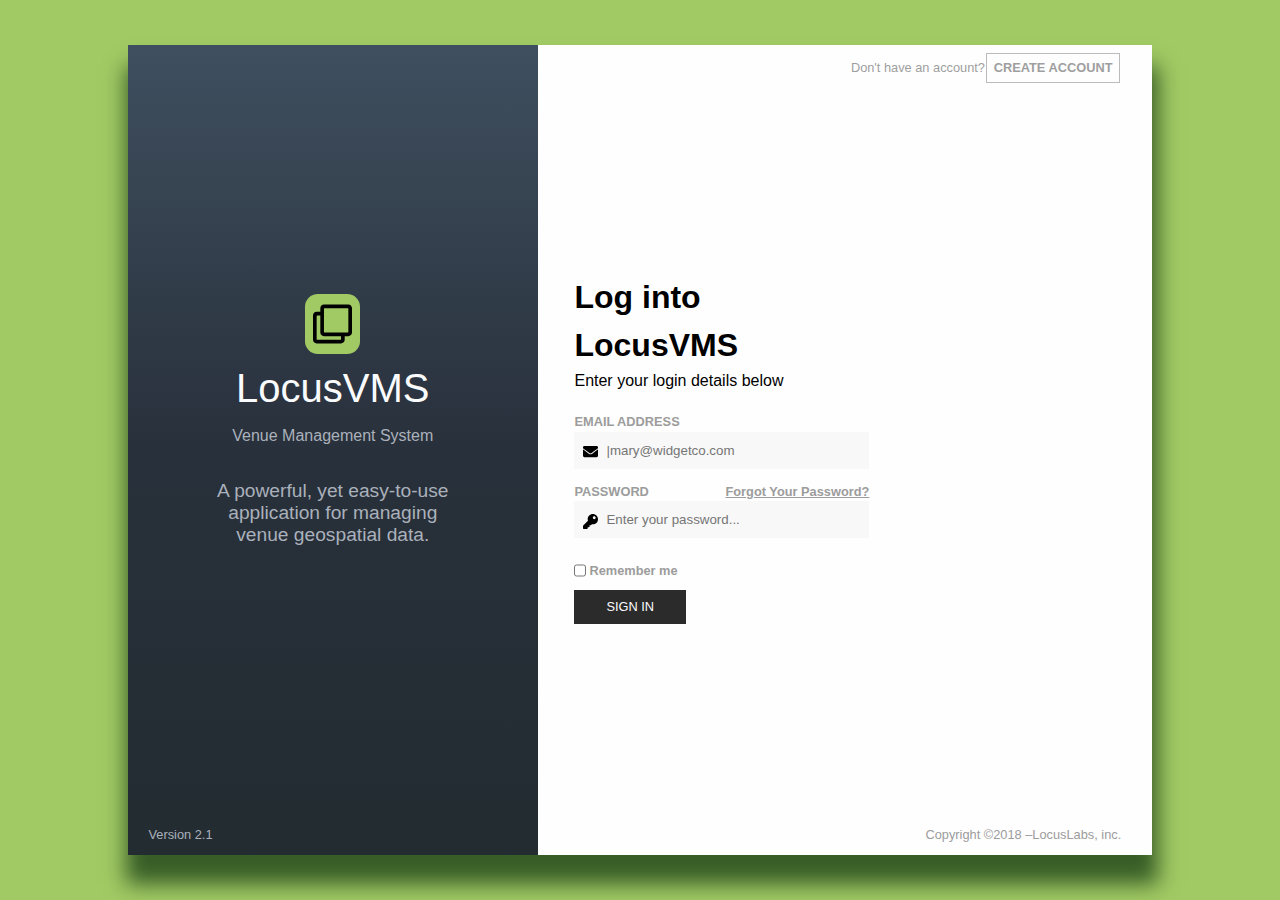
==== index.html @ 8f806a6e "Added files" ====
<!DOCTYPE html>
<html lang="en">
  <head>
    <meta charset="UTF-8" />
    <meta http-equiv="X-UA-Compatible" content="IE=edge" />
    <meta name="viewport" content="width=device-width, initial-scale=1.0" />
    <link rel="stylesheet" href="style.css" />
    <title>Locus</title>
  </head>
  <body>
    <main>
      <section id="left-container">
        <div class="left-container_content">
          <div id="header">
            <img src="/images/clone-regular.svg" alt="Logo" />
            <h1>Locus<span>VMS</span></h1>
            <p>Venue Management System</p>
          </div>

          <div id="content">
            <p>
              A powerful, yet easy-to-use application for managing venue
              geospatial data.
            </p>
          </div>
        </div>
        <footer>
          <p>Version 2.1</p>
        </footer>
      </section>

      <section id="right-container">
        <nav>
          <ul>
            <a href="#"><li>Don't have an account?</li></a>
            <a href="#"><li id="last">Create account</li></a>
          </ul>
        </nav>

        <div class="form-wrapper">
          <div class="form-header">
            <h1>Log into LocusVMS</h1>
            <p>Enter your login details below</p>
          </div>

          <form action="">
            <label for="Email">Email Address</label>
            <div class="input-container">
              <img
                src="/images/envelope-solid.svg"
                alt=""
                class="input-icons"
              />
              <input type="email" placeholder="|mary@widgetco.com" />
            </div>

            <span>
              <label for="password">Password</label>
              <a href="#">Forgot your password?</a>
            </span>
            <div class="input-container">
              <img
                src="/images/key-solid.svg"
                alt=""
                class="input-icons"
                required
              />
              <input
                type="password"
                placeholder="Enter your password..."
                required
              />
            </div>

            <div class="checkbox">
              <input type="checkbox" /> <b>Remember me</b>
            </div>
            <button>sign in</button>
          </form>
        </div>

        <footer id="right-container_footer">
          <p>Copyright &copy;2018 &ndash;LocusLabs, inc.</p>
        </footer>
      </section>
    </main>
  </body>
</html>
---- style.css ----
/* =========================GENERAL STYLING... 
  YOU SHOULD KNOW, THE WEBAPGE IS DESIGNED ONLY FOR DESKTOP VIEW.
  IT MAY NOT LOOK TOO GOOD ON TABLET OR MOBILE VIEW!
============================================*/
* {
  box-sizing: border-box;
}
html {
  font-size: 16px;
}

body {
  font-family: sans-serif;
  width: 100%;
  padding: 0;
  margin: 0;
  height: 100vh;
  background: #a1ca64;
  display: flex;
}

main {
  width: 80%;
  height: 90%;
  display: flex;
  margin: auto;
  box-shadow: 2px 25px 20px 4px #385d27;
}

/* =====LEFT SECTION OF THE WEBPAGE STYLING==== */

#left-container {
  width: 40%;
  background: linear-gradient(to bottom, #3f4f5f, #28303b, #232c31);
  display: flex;
  flex-direction: column;
}

.left-container_content {
  display: flex;
  flex-direction: column;
  align-items: center;
  text-align: center;
  margin: auto;
}

#left-container img {
  width: 55px;
  height: 60px;
  background: #a1ca64;
  padding: 0.5rem;
  border-radius: 0.8rem;
  margin-bottom: 0.5rem;
}

#left-container h1 {
  color: #fafbfd;
  font-size: 2.5rem;
  font-weight: 400;
  margin: 0;
}

#left-container p {
  color: #aab1bb;
  font-size: 1rem;
}

#header {
  /* margin-bottom: 1rem; */
}

.left-container_content #content {
  max-width: 60%;
}
.left-container_content #content p {
  font-size: 1.2rem;
}

/* ====RIGHT SECTION OF THE WEBPAGE STYLING==== */

#right-container {
  width: 60%;
  background: #fefefe;
  display: flex;
  flex-direction: column;
  justify-content: space-between;
}
#right-container nav {
  text-align: center;
  width: 90%;
  max-height: 50px;
  margin: 0 auto;
}

#right-container nav a {
  text-decoration: none;
}

#right-container nav ul {
  list-style-type: none;
  align-items: center;
  /* gap: 10px; */
  display: flex;
  justify-content: space-evenly;
  margin: 0.5rem 0 0 auto;
  padding-left: 60px;
}
#right-container nav ul,
.form-wrapper {
  width: 60%;
}

#right-container nav ul li {
  color: #9e9e9e;
  font-size: 0.8rem;
}

#right-container nav ul #last {
  border: 1px solid #bbbbbb;
  padding: 0.4rem;
  text-transform: uppercase;
  font-weight: bold;
}

.form-header,
form {
  width: 80%;
  margin: auto;
}

.form-header {
  margin-bottom: 1.2rem;
  line-height: 1.5;
}

.form-header h1,
.form-header p {
  margin: 0;
}

form label,
form span a {
  text-transform: uppercase;
  font-size: 0.8rem;
  font-weight: bold;
  color: #9c9c9c;
  line-height: 1.5;
}

form span a {
  text-transform: capitalize;
}

form span {
  display: flex;
  justify-content: space-between;
}

form input {
  width: 100%;
  padding: 0.7rem 2rem;
  margin-bottom: 0.8rem;
  background: #f8f8f8;
  border: none;
  outline: none;
}

form input:focus {
  border: 1px solid #f8f8f8;
  background: #fefefe;
}

.input-container {
  position: relative;
}

.input-icons {
  width: 15px;
  height: 15px;
  position: absolute;
  top: 25%;
  left: 3%;
}

form input[type="checkbox"] {
  width: 4%;
  margin: 0.8rem 0;
}

.checkbox {
  display: flex;
  align-items: center;
}

form b {
  font-size: 0.8rem;
  color: #9c9c9c;
  justify-content: center;
  margin-left: 0.2rem;
}

form button {
  background: #2b2b2b;
  color: #fafbfd;
  text-transform: uppercase;
  padding: 0.6rem 2rem;
  border: none;
  font-size: 0.8rem;
}

/* ====FOOTER STYLE FOR BOTH SECTIONS=== */
footer {
  width: 90%;
  margin: 0 auto;
}

footer p {
  font-size: 0.8rem !important;
}

#right-container_footer {
  color: #9c9c9c;
  text-align: right;
}
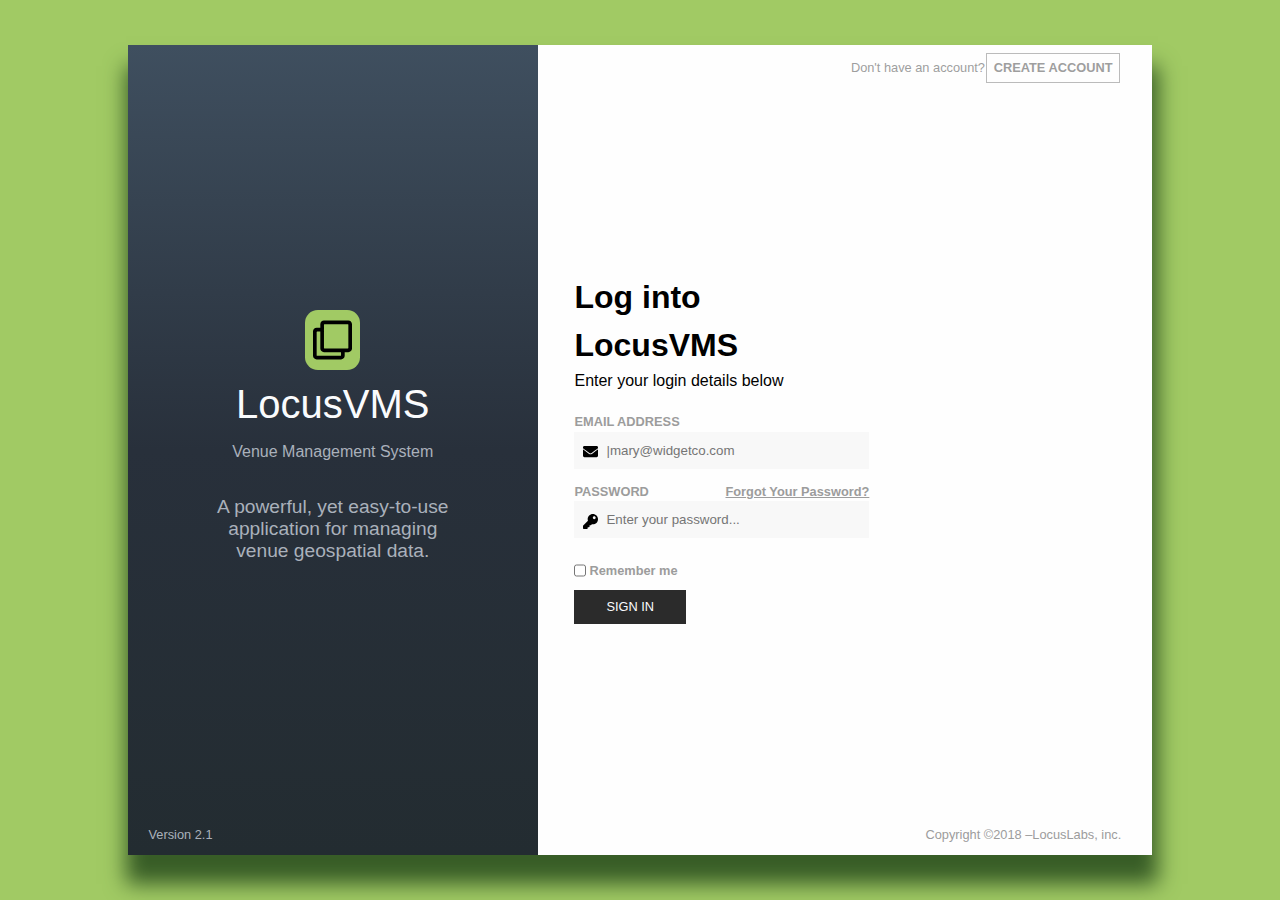
==== commit 1ca6fbdb: "Adding sign up page" ====
--- a/index.html
+++ b/index.html
@@ -5,7 +5,8 @@
     <meta http-equiv="X-UA-Compatible" content="IE=edge" />
     <meta name="viewport" content="width=device-width, initial-scale=1.0" />
     <link rel="stylesheet" href="style.css" />
-    <title>Locus</title>
+    <link rel="stylesheet" href="index.css" />
+    <title>LocusVMS</title>
   </head>
   <body>
     <main>
@@ -33,7 +34,7 @@
         <nav>
           <ul>
             <a href="#"><li>Don't have an account?</li></a>
-            <a href="#"><li id="last">Create account</li></a>
+            <a href="sign-up.html"><li id="last">Create account</li></a>
           </ul>
         </nav>
 
--- a/style.css
+++ b/style.css
@@ -1,6 +1,4 @@
-/* =========================GENERAL STYLING... 
-  YOU SHOULD KNOW, THE WEBAPGE IS DESIGNED ONLY FOR DESKTOP VIEW.
-  IT MAY NOT LOOK TOO GOOD ON TABLET OR MOBILE VIEW!
+/* =========================GENERAL STYLING ... 
 ============================================*/
 * {
   box-sizing: border-box;
@@ -17,6 +15,7 @@
   height: 100vh;
   background: #a1ca64;
   display: flex;
+  /* overflow-y: scroll; */
 }
 
 main {
@@ -27,100 +26,7 @@
   box-shadow: 2px 25px 20px 4px #385d27;
 }
 
-/* =====LEFT SECTION OF THE WEBPAGE STYLING==== */
-
-#left-container {
-  width: 40%;
-  background: linear-gradient(to bottom, #3f4f5f, #28303b, #232c31);
-  display: flex;
-  flex-direction: column;
-}
-
-.left-container_content {
-  display: flex;
-  flex-direction: column;
-  align-items: center;
-  text-align: center;
-  margin: auto;
-}
-
-#left-container img {
-  width: 55px;
-  height: 60px;
-  background: #a1ca64;
-  padding: 0.5rem;
-  border-radius: 0.8rem;
-  margin-bottom: 0.5rem;
-}
-
-#left-container h1 {
-  color: #fafbfd;
-  font-size: 2.5rem;
-  font-weight: 400;
-  margin: 0;
-}
-
-#left-container p {
-  color: #aab1bb;
-  font-size: 1rem;
-}
-
-#header {
-  /* margin-bottom: 1rem; */
-}
-
-.left-container_content #content {
-  max-width: 60%;
-}
-.left-container_content #content p {
-  font-size: 1.2rem;
-}
-
-/* ====RIGHT SECTION OF THE WEBPAGE STYLING==== */
-
-#right-container {
-  width: 60%;
-  background: #fefefe;
-  display: flex;
-  flex-direction: column;
-  justify-content: space-between;
-}
-#right-container nav {
-  text-align: center;
-  width: 90%;
-  max-height: 50px;
-  margin: 0 auto;
-}
-
-#right-container nav a {
-  text-decoration: none;
-}
-
-#right-container nav ul {
-  list-style-type: none;
-  align-items: center;
-  /* gap: 10px; */
-  display: flex;
-  justify-content: space-evenly;
-  margin: 0.5rem 0 0 auto;
-  padding-left: 60px;
-}
-#right-container nav ul,
-.form-wrapper {
-  width: 60%;
-}
-
-#right-container nav ul li {
-  color: #9e9e9e;
-  font-size: 0.8rem;
-}
-
-#right-container nav ul #last {
-  border: 1px solid #bbbbbb;
-  padding: 0.4rem;
-  text-transform: uppercase;
-  font-weight: bold;
-}
+/* ======FORM STYLING */
 
 .form-header,
 form {
@@ -132,12 +38,6 @@
   margin-bottom: 1.2rem;
   line-height: 1.5;
 }
-
-.form-header h1,
-.form-header p {
-  margin: 0;
-}
-
 form label,
 form span a {
   text-transform: uppercase;
@@ -145,15 +45,6 @@
   font-weight: bold;
   color: #9c9c9c;
   line-height: 1.5;
-}
-
-form span a {
-  text-transform: capitalize;
-}
-
-form span {
-  display: flex;
-  justify-content: space-between;
 }
 
 form input {
@@ -170,35 +61,6 @@
   background: #fefefe;
 }
 
-.input-container {
-  position: relative;
-}
-
-.input-icons {
-  width: 15px;
-  height: 15px;
-  position: absolute;
-  top: 25%;
-  left: 3%;
-}
-
-form input[type="checkbox"] {
-  width: 4%;
-  margin: 0.8rem 0;
-}
-
-.checkbox {
-  display: flex;
-  align-items: center;
-}
-
-form b {
-  font-size: 0.8rem;
-  color: #9c9c9c;
-  justify-content: center;
-  margin-left: 0.2rem;
-}
-
 form button {
   background: #2b2b2b;
   color: #fafbfd;
@@ -208,17 +70,19 @@
   font-size: 0.8rem;
 }
 
-/* ====FOOTER STYLE FOR BOTH SECTIONS=== */
 footer {
   width: 90%;
   margin: 0 auto;
 }
 
-footer p {
-  font-size: 0.8rem !important;
-}
 
-#right-container_footer {
-  color: #9c9c9c;
-  text-align: right;
-}
+@media only screen and (max-width: 759.98px) {
+    main {
+      width: 90%;
+    }
+
+@media only screen and (max-width: 399.98px) {
+    main {
+      width: 100%;
+      height: 100%;
+    }--- a/index.css
+++ b/index.css
@@ -0,0 +1,191 @@
+/* =====LEFT SECTION OF THE WEBPAGE STYLING==== */
+
+#left-container {
+  width: 40%;
+  background: linear-gradient(to bottom, #3f4f5f, #28303b, #232c31);
+  display: flex;
+  flex-direction: column;
+  overflow: ;
+}
+
+.left-container_content {
+  display: flex;
+  flex-direction: column;
+  align-items: center;
+  text-align: center;
+  margin: auto;
+}
+
+#left-container img {
+  width: 55px;
+  height: 60px;
+  background: #a1ca64;
+  padding: 0.5rem;
+  border-radius: 0.8rem;
+  margin-bottom: 0.5rem;
+  margin-top: 2rem;
+}
+
+#left-container h1 {
+  color: #fafbfd;
+  font-size: 2.5rem;
+  font-weight: 400;
+  margin: 0;
+}
+
+#left-container p {
+  color: #aab1bb;
+  font-size: 1rem;
+}
+
+#header {
+  /* margin-bottom: 1rem; */
+}
+
+.left-container_content #content {
+  max-width: 60%;
+}
+.left-container_content #content p {
+  font-size: 1.2rem;
+}
+
+/* ====RIGHT SECTION OF THE WEBPAGE STYLING==== */
+
+#right-container {
+  width: 60%;
+  background: #fefefe;
+  display: flex;
+  flex-direction: column;
+  justify-content: space-between;
+  /* height: 100%; */
+  overflow-y: auto;
+}
+#right-container nav {
+  text-align: center;
+  width: 90%;
+  max-height: 50px;
+  margin: 0 auto;
+}
+
+#right-container nav a {
+  text-decoration: none;
+}
+
+#right-container nav ul {
+  list-style-type: none;
+  align-items: center;
+  /* gap: 10px; */
+  display: flex;
+  justify-content: space-evenly;
+  margin: 0.5rem 0 0 auto;
+  padding-left: 60px;
+}
+#right-container nav ul,
+.form-wrapper {
+  width: 60%;
+}
+
+#right-container nav ul li {
+  color: #9e9e9e;
+  font-size: 0.8rem;
+}
+
+#right-container nav ul #last {
+  border: 1px solid #bbbbbb;
+  padding: 0.4rem;
+  text-transform: uppercase;
+  font-weight: bold;
+}
+
+.form-header h1,
+.form-header p {
+  margin: 0;
+}
+
+form span a {
+  text-transform: capitalize;
+}
+
+form span {
+  display: flex;
+  justify-content: space-between;
+}
+
+.input-container {
+  position: relative;
+}
+
+.input-icons {
+  width: 15px;
+  height: 15px;
+  position: absolute;
+  top: 25%;
+  left: 3%;
+}
+
+form input[type="checkbox"] {
+  width: 4%;
+  margin: 0.8rem 0;
+}
+
+.checkbox {
+  display: flex;
+  align-items: center;
+}
+
+form b {
+  font-size: 0.8rem;
+  color: #9c9c9c;
+  justify-content: center;
+  margin-left: 0.2rem;
+}
+
+/* ====FOOTER STYLE FOR BOTH SECTIONS=== */
+
+footer p {
+  font-size: 0.8rem !important;
+}
+
+#right-container_footer {
+  color: #9c9c9c;
+  text-align: right;
+}
+
+/* RESPONSIVESNESS */
+
+@media only screen and (max-width: 759.98px) {
+  main {
+    flex-direction: column;
+  }
+  #left-container,
+  #right-container {
+    /* display: none; */
+    width: 100%;
+    height: 50%;
+  }
+
+  #left-container h1 {
+    font-size: 2rem;
+  }
+
+  .left-container_content #content {
+    max-width: 90%;
+  }
+
+  #right-container nav {
+    margin: 1rem auto;
+  }
+  #right-container nav ul {
+    flex-wrap: wrap;
+  }
+
+  .form-wrapper {
+    width: 100%;
+  }
+}
+
+@media only screen and (max-width: 399.98px) {
+  #right-container nav ul li {
+    font-size: 0.65rem;
+  }
+}
